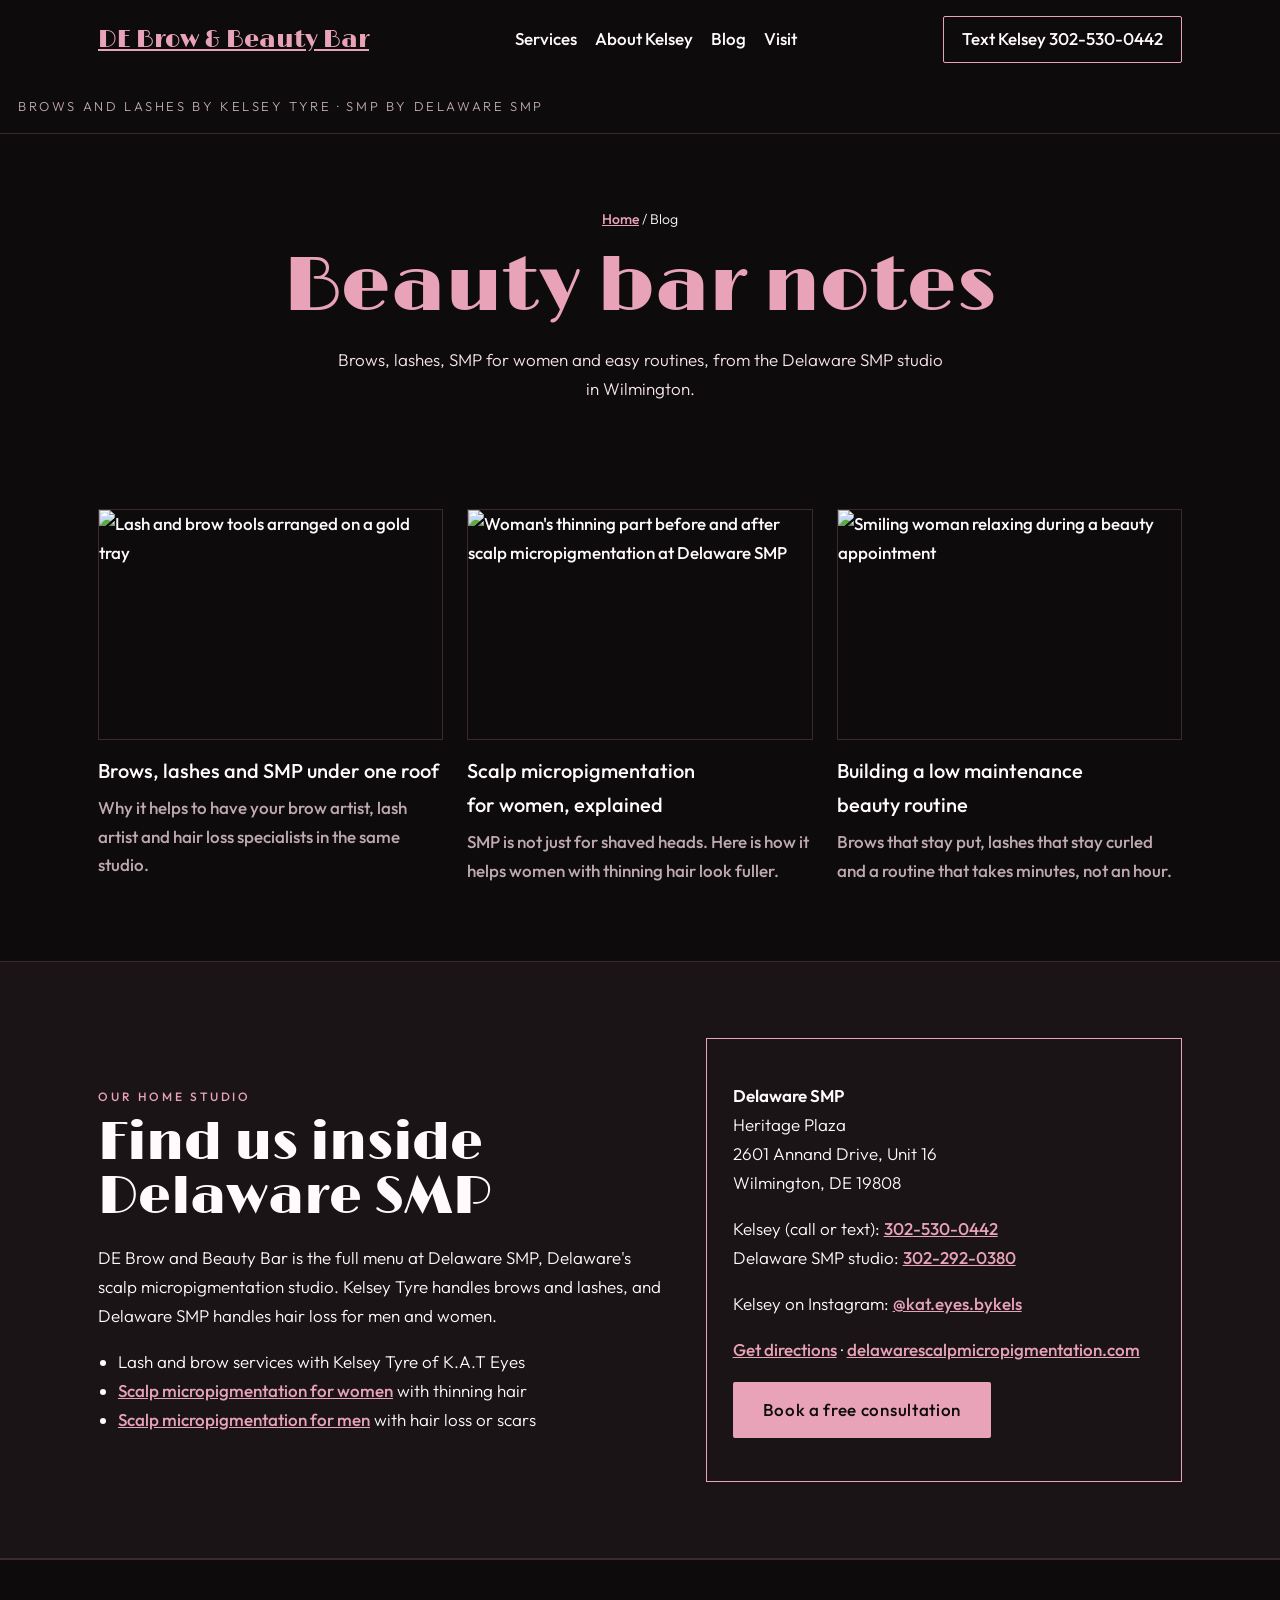
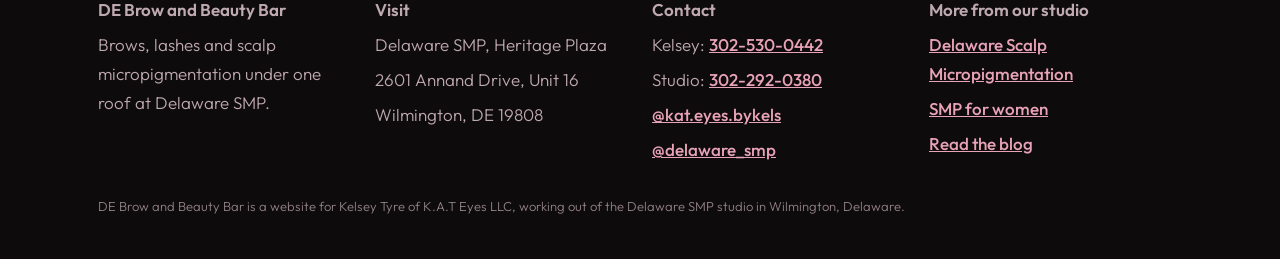
==== blog/index.html @ 2a042b3a "Launch debrowandbeautybar.com site" ====
<!doctype html>
<html lang="en">
<head>
<meta charset="utf-8">
<meta name="viewport" content="width=device-width, initial-scale=1, viewport-fit=cover">
<title>Blog | DE Brow and Beauty Bar</title>
<meta name="description" content="Brows, lashes, SMP for women and easy routines, from the Delaware SMP studio in Wilmington.">
<link rel="canonical" href="https://debrowandbeautybar.com/blog/">
<meta property="og:type" content="website">
<meta property="og:title" content="Blog | DE Brow and Beauty Bar">
<meta property="og:description" content="Brows, lashes, SMP for women and easy routines, from the Delaware SMP studio in Wilmington.">
<meta property="og:url" content="https://debrowandbeautybar.com/blog/">
<meta property="og:image" content="https://images.pexels.com/photos/8558539/pexels-photo-8558539.jpeg?auto=compress&cs=tinysrgb&w=1200">
<link rel="preconnect" href="https://fonts.googleapis.com">
<link rel="preconnect" href="https://fonts.gstatic.com" crossorigin>
<link rel="stylesheet" href="https://fonts.googleapis.com/css2?family=Limelight&family=Outfit:wght@300;500;600&display=swap">
<link rel="stylesheet" href="../style.css">
</head>
<body>
<a class="skip" href="#main">Skip to content</a>
<header class="site-head">
<div class="wrap">
<a class="brand" href="../index.html">DE Brow &amp; Beauty Bar</a>
<nav aria-label="Main">
<a href="../index.html#services">Services</a>
<a href="../index.html#kelsey">About Kelsey</a>
<a href="../blog/index.html">Blog</a>
<a href="../index.html#visit">Visit</a>
</nav>
<a class="head-cta" href="tel:+13025300442">Text Kelsey 302-530-0442</a>
</div>
<p class="tagline wrap">Brows and lashes by Kelsey Tyre · SMP by Delaware SMP</p>
</header>
<main id="main">
<section class="blog-hero"><div class="wrap">
<p class="crumbs"><a href="../index.html">Home</a> / Blog</p>
<h1>Beauty bar notes</h1>
<p class="lead">Brows, lashes, SMP for women and easy routines, from the Delaware SMP studio in Wilmington.</p>
</div></section>
<section class="blog-teaser"><div class="wrap"><div class="post-list"><a class="post-card" href="one-studio-brows-lashes-and-smp.html"><img src="https://images.pexels.com/photos/5128266/pexels-photo-5128266.jpeg?auto=compress&cs=tinysrgb&w=1200" alt="Lash and brow tools arranged on a gold tray" loading="lazy"><h3>Brows, lashes and SMP under one roof</h3><p>Why it helps to have your brow artist, lash artist and hair loss specialists in the same studio.</p></a><a class="post-card" href="scalp-micropigmentation-for-women-explained.html"><img src="https://delawarescalpmicropigmentation.com/wp-content/uploads/2024/12/hair-loss-solution-women-thinning-hair-delaware-smp-joey-dots.jpg-1-scaled.jpg" alt="Woman&#x27;s thinning part before and after scalp micropigmentation at Delaware SMP" loading="lazy"><h3>Scalp micropigmentation for women, explained</h3><p>SMP is not just for shaved heads. Here is how it helps women with thinning hair look fuller.</p></a><a class="post-card" href="building-a-low-maintenance-beauty-routine.html"><img src="https://images.pexels.com/photos/5128274/pexels-photo-5128274.jpeg?auto=compress&cs=tinysrgb&w=1200" alt="Smiling woman relaxing during a beauty appointment" loading="lazy"><h3>Building a low maintenance beauty routine</h3><p>Brows that stay put, lashes that stay curled and a routine that takes minutes, not an hour.</p></a></div></div></section>
<section class="smp-block" id="visit" aria-labelledby="smp-h">
<div class="wrap">
<div>
<p class="eyebrow">Our home studio</p>
<h2 id="smp-h">Find us inside Delaware SMP</h2>
<p>DE Brow and Beauty Bar is the full menu at Delaware SMP, Delaware's scalp micropigmentation studio. Kelsey Tyre handles brows and lashes, and Delaware SMP handles hair loss for men and women.</p>
<ul>
<li>Lash and brow services with Kelsey Tyre of K.A.T Eyes</li>
<li><a href="https://delawarescalpmicropigmentation.com/scalp-micropigmentation-for-women/">Scalp micropigmentation for women</a> with thinning hair</li>
<li><a href="https://delawarescalpmicropigmentation.com/">Scalp micropigmentation for men</a> with hair loss or scars</li>
</ul>
</div>
<div class="smp-card">
<p><strong>Delaware SMP</strong><br>Heritage Plaza<br>2601 Annand Drive, Unit 16<br>Wilmington, DE 19808</p>
<p>Kelsey (call or text): <a href="tel:+13025300442">302-530-0442</a><br>Delaware SMP studio: <a href="tel:+13022920380">302-292-0380</a></p>
<p>Kelsey on Instagram: <a href="https://www.instagram.com/kat.eyes.bykels/">@kat.eyes.bykels</a></p>
<p><a href="https://www.google.com/maps/search/?api=1&query=2601+Annand+Drive+Unit+16+Wilmington+DE+19808">Get directions</a> · <a href="https://delawarescalpmicropigmentation.com/">delawarescalpmicropigmentation.com</a></p>
<p><a class="btn" href="../index.html#book">Book a free consultation</a></p>
</div>
</div>
</section>

</main>
<footer class="site-foot">
<div class="wrap">
<div><p><strong>DE Brow and Beauty Bar</strong></p><p>Brows, lashes and scalp micropigmentation under one roof at Delaware SMP.</p></div>
<div><p><strong>Visit</strong></p><p>Delaware SMP, Heritage Plaza</p><p>2601 Annand Drive, Unit 16</p><p>Wilmington, DE 19808</p></div>
<div><p><strong>Contact</strong></p><p>Kelsey: <a href="tel:+13025300442">302-530-0442</a></p><p>Studio: <a href="tel:+13022920380">302-292-0380</a></p><p><a href="https://www.instagram.com/kat.eyes.bykels/">@kat.eyes.bykels</a></p><p><a href="https://www.instagram.com/delaware_smp/">@delaware_smp</a></p></div>
<div><p><strong>More from our studio</strong></p><p><a href="https://delawarescalpmicropigmentation.com/">Delaware Scalp Micropigmentation</a></p><p><a href="https://delawarescalpmicropigmentation.com/scalp-micropigmentation-for-women/">SMP for women</a></p><p><a href="../blog/index.html">Read the blog</a></p></div>
<p class="legal">DE Brow and Beauty Bar is a website for Kelsey Tyre of K.A.T Eyes LLC, working out of the Delaware SMP studio in Wilmington, Delaware.</p>
</div>
</footer>
</body>
</html>
---- style.css ----
*{box-sizing:border-box}
html{scroll-behavior:smooth}
@media (prefers-reduced-motion:reduce){html{scroll-behavior:auto}}
body{margin:0}
img{max-width:100%;display:block}
a:focus-visible,button:focus-visible,summary:focus-visible{outline:3px solid currentColor;outline-offset:3px}
.wrap{max-width:1120px;margin:0 auto;padding-left:max(18px,env(safe-area-inset-left,0px));padding-right:max(18px,env(safe-area-inset-right,0px))}
.narrow{max-width:760px}
h1,h2,h3{text-wrap:balance}
.skip{position:absolute;left:-999px}.skip:focus{left:12px;top:12px;z-index:9;background:#fff;color:#000;padding:8px}
.site-head .wrap{display:flex;align-items:center;justify-content:space-between;gap:14px;flex-wrap:wrap;padding-block:16px}
.site-head nav{display:flex;gap:18px;flex-wrap:wrap}
.site-head nav a{text-decoration:none}
.instagram-media{margin:0!important;min-width:0!important;width:100%!important;max-width:100%!important}
blockquote.instagram-media{display:flex;align-items:center;justify-content:center;min-height:220px;padding:20px;text-align:center;border-radius:12px}
.smp-block .wrap{display:grid;grid-template-columns:1.2fr 1fr;gap:36px;align-items:center}
.smp-block .wrap>*{min-width:0}
.smp-block ul{margin:0;padding-left:20px}
@media(max-width:760px){.smp-block .wrap{grid-template-columns:1fr}}
.site-foot .wrap{display:grid;grid-template-columns:repeat(auto-fit,minmax(200px,1fr));gap:24px;padding-block:36px}
.site-foot p{margin:0 0 6px}
.site-foot .legal{grid-column:1/-1;font-size:13px;opacity:.75}
.post-list{display:grid;grid-template-columns:repeat(auto-fit,minmax(260px,1fr));gap:24px}
.post-card{display:flex;flex-direction:column;text-decoration:none;color:inherit}
.post-card img{width:100%;aspect-ratio:3/2;object-fit:cover}
.post-card h3{margin:14px 0 6px}
.post-card p{margin:0}
article.post{padding-block:48px 64px}
article.post .lead{font-size:1.15em}
article.post img.cover{width:100%;aspect-ratio:16/8;object-fit:cover;margin:24px 0}
article.post h2{margin-top:1.6em}
.crumbs{font-size:14px;margin-bottom:14px}
.book{scroll-margin-top:90px}
.book-form{display:grid;gap:14px;margin-top:22px}
.book-form .row.two{display:grid;grid-template-columns:1fr 1fr;gap:14px}
.book-form .row.two>div{min-width:0}
@media(max-width:600px){.book-form .row.two{grid-template-columns:1fr}}
.book-form label{display:block;font-size:14px;font-weight:600;margin-bottom:6px}
.book-form input,.book-form select,.book-form textarea{width:100%;font:inherit;font-size:16px;padding:12px 14px;border:1px solid rgba(120,110,120,.45);border-radius:8px;background:#fff;color:#1a1418}
.book-form button{border:0;cursor:pointer;justify-self:start;font:inherit;font-weight:700}
.book-form .fine{font-size:13px;opacity:.75;margin:0}
.hp{position:absolute!important;left:-9999px!important;height:1px;width:1px;opacity:0}

/* Layout: dark beauty bar with a framed service menu board, rose accents, results and studio sections */
:root{--noir:#0e0b0c;--board:#1b1416;--rose:#e8a3b8;--rose2:#c9708c;--blush:#f7e4ea;--white:#fffafb;--muted:#bfa9b0;--line:#3a2a2f;
--display:"Limelight",Georgia,serif;--body:"Outfit",system-ui,sans-serif}
:root{color-scheme:dark}
body{background:var(--noir);color:var(--white);font:300 17px/1.7 var(--body)}
a{color:var(--rose);font-weight:500}
strong{font-weight:600}
.site-head{border-bottom:1px solid var(--line)}
.site-head a{color:var(--white)}
.brand{font:24px var(--display);color:var(--rose)!important}
.head-cta{border:1px solid var(--rose);padding:8px 18px;border-radius:2px;text-decoration:none}
.tagline{margin:0;padding-bottom:12px;font-size:13px;letter-spacing:.2em;text-transform:uppercase;color:var(--muted)}
.eyebrow{font-size:12px;letter-spacing:.24em;text-transform:uppercase;color:var(--rose);margin:0 0 10px;font-weight:500}
h1,h2{font-family:var(--display);font-weight:400;line-height:1.05;margin:0 0 18px;color:var(--white)}
h2{font-size:clamp(32px,5vw,52px)}
h3{font-weight:500;font-size:20px;margin:0 0 6px}
.btn{display:inline-block;background:var(--rose);color:var(--noir);text-decoration:none;padding:14px 30px;border-radius:2px;font-weight:500;letter-spacing:.04em}
.btn.out{background:transparent;color:var(--rose);border:1px solid var(--rose)}
section{padding-block:76px}
.hero{position:relative;padding-block:70px 80px;overflow:hidden}
.hero::before{content:"";position:absolute;inset:0;background:url('https://images.pexels.com/photos/8558539/pexels-photo-8558539.jpeg?auto=compress&cs=tinysrgb&w=1600') center/cover;opacity:.18}
.hero .wrap{position:relative;text-align:center}
.hero img.kel{width:130px;height:130px;object-fit:cover;border-radius:50%;border:2px solid var(--rose);margin:0 auto 22px}
.hero h1{font-size:clamp(44px,9vw,104px);color:var(--rose)}
.hero p{max-width:34em;margin:0 auto;font-size:19px;color:var(--blush)}
.hero .actions{display:flex;gap:12px;flex-wrap:wrap;justify-content:center;margin-top:28px}
.board{background:var(--board);border:1px solid var(--line);outline:1px solid var(--line);outline-offset:8px;padding:40px clamp(18px,5vw,56px);margin-top:10px}
.board h2{text-align:center;color:var(--rose)}
.board .sub{text-align:center;color:var(--muted);letter-spacing:.2em;text-transform:uppercase;font-size:12px;margin:-8px 0 26px}
.cat{margin-top:26px}
.cat h3{font-family:var(--display);font-weight:400;font-size:24px;color:var(--rose);border-bottom:1px solid var(--line);padding-bottom:8px;margin-bottom:6px}
.item{display:grid;grid-template-columns:1fr auto;gap:4px 16px;padding-block:12px;border-bottom:1px dotted var(--line)}
.item>*{min-width:0}
.item b{font-weight:500;font-size:18px}
.item span{color:var(--rose);font-size:13px;letter-spacing:.12em;text-transform:uppercase;align-self:center}
.item p{grid-column:1/-1;margin:0;color:var(--muted)}
.results .grid{display:grid;grid-template-columns:repeat(auto-fit,minmax(260px,1fr));gap:26px}
.results figure{margin:0}
.results img{width:100%;aspect-ratio:1;object-fit:cover;border:1px solid var(--line)}
.results figcaption{color:var(--muted);font-size:15px;margin-top:10px}
.kelsey{background:var(--blush);color:var(--noir)}
.kelsey h2{color:var(--noir)}
.kelsey .eyebrow{color:var(--rose2)}
.kelsey a{color:#9b3f5d}
.kelsey .wrap{display:grid;grid-template-columns:300px 1fr;gap:48px;align-items:center}
.kelsey .wrap>*{min-width:0}
.kelsey img{width:100%;aspect-ratio:4/5;object-fit:cover;border-radius:2px;box-shadow:-14px 14px 0 var(--rose)}
@media(max-width:720px){.kelsey .wrap{grid-template-columns:1fr}.kelsey img{max-width:270px}}
.academy .wrap{display:grid;grid-template-columns:1fr 1fr;gap:44px;align-items:center}
.academy .wrap>*{min-width:0}
.academy img{width:100%;aspect-ratio:4/3;object-fit:cover;border:1px solid var(--line)}
@media(max-width:760px){.academy .wrap{grid-template-columns:1fr}}
.ig-grid{display:grid;grid-template-columns:repeat(auto-fit,minmax(260px,1fr));gap:20px;margin-top:22px}
blockquote.instagram-media{background:var(--board);border:1px solid var(--line)}
.smp-block{background:var(--board);border-block:1px solid var(--line)}
.smp-card{border:1px solid var(--rose);padding:26px}
.teaser-head{display:flex;justify-content:space-between;align-items:baseline;gap:12px;flex-wrap:wrap;margin-bottom:24px}
.post-card img{border:1px solid var(--line)}
.post-card p{color:var(--muted)}
.blog-hero{padding-block:60px 30px;text-align:center}
.blog-hero h1{font-size:clamp(40px,7vw,78px);color:var(--rose)}
.blog-hero .lead{max-width:36em;margin:0 auto;color:var(--blush)}
article.post .lead{color:var(--blush)}
.site-foot{border-top:1px solid var(--line);color:var(--muted)}
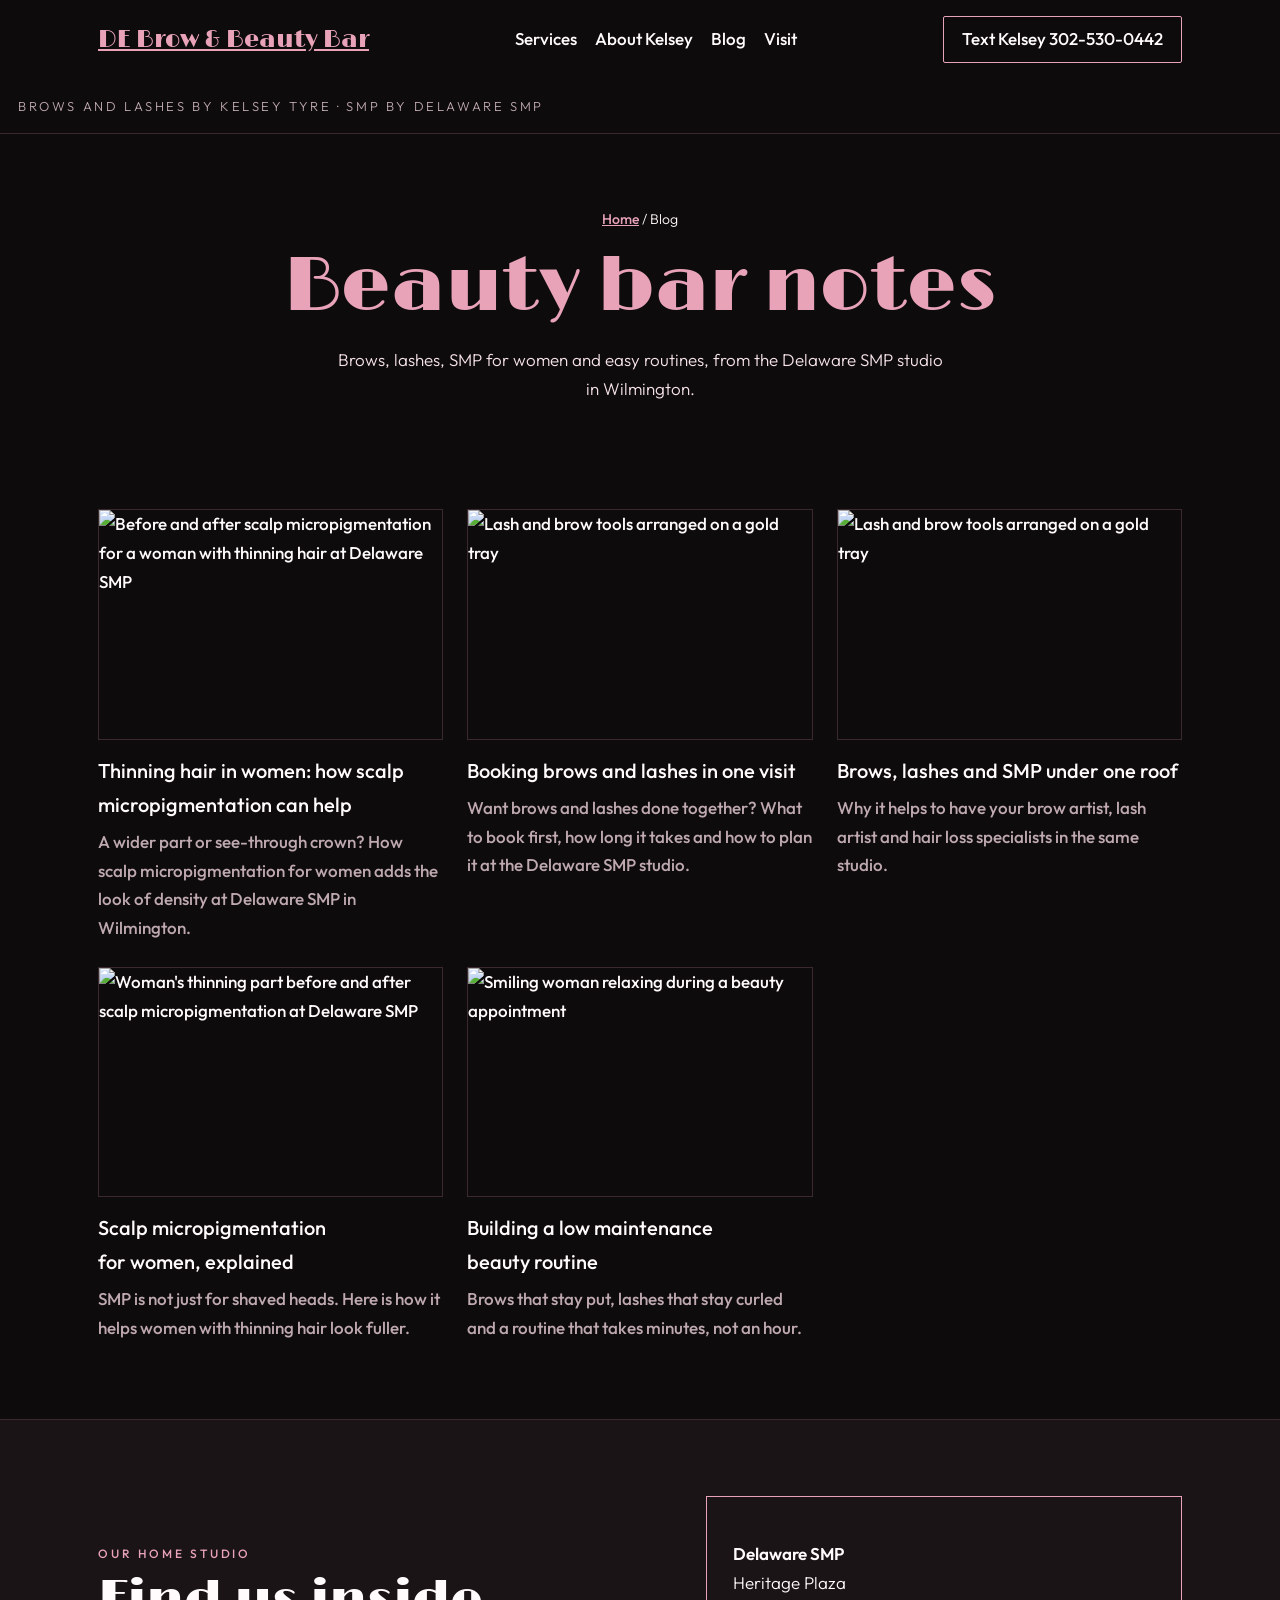
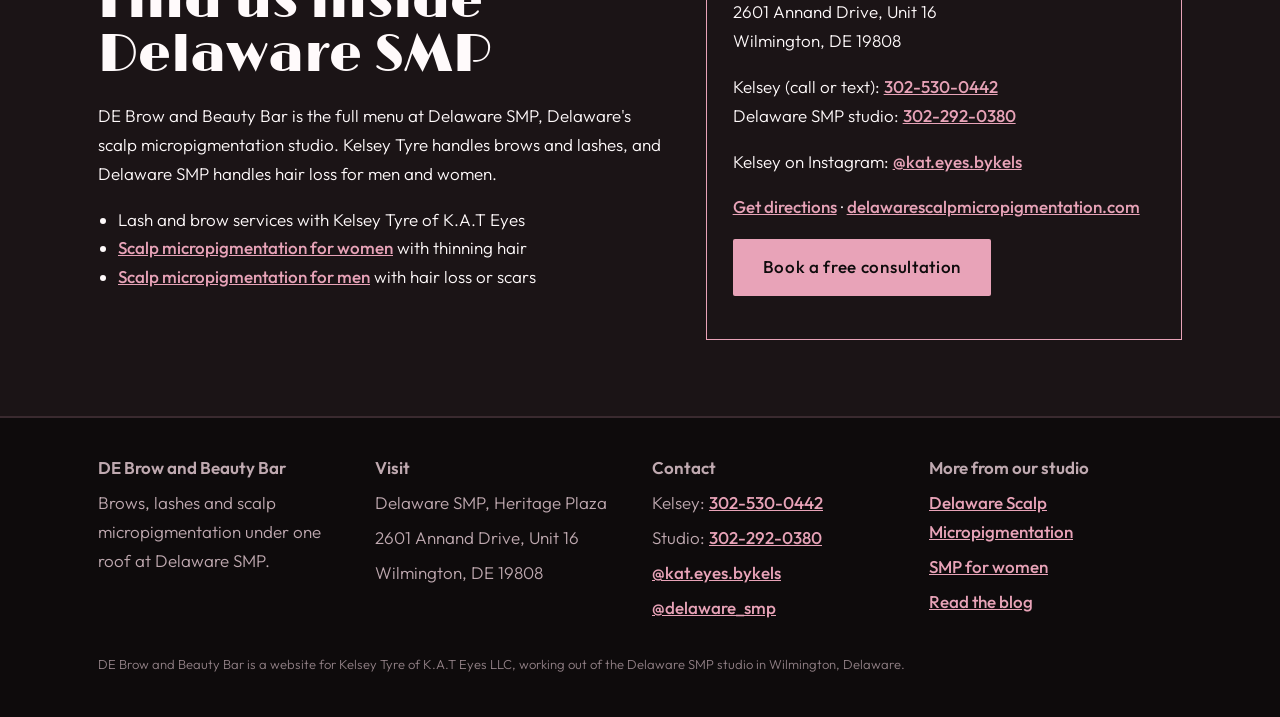
==== commit 148dcafc: "Add 2 new blog posts Co-Authored-By: Claude Opus 5.5 <noreply@anthropic.com> Claude-Session: https:/" ====
--- a/blog/index.html
+++ b/blog/index.html
@@ -37,7 +37,7 @@
 <h1>Beauty bar notes</h1>
 <p class="lead">Brows, lashes, SMP for women and easy routines, from the Delaware SMP studio in Wilmington.</p>
 </div></section>
-<section class="blog-teaser"><div class="wrap"><div class="post-list"><a class="post-card" href="one-studio-brows-lashes-and-smp.html"><img src="https://images.pexels.com/photos/5128266/pexels-photo-5128266.jpeg?auto=compress&cs=tinysrgb&w=1200" alt="Lash and brow tools arranged on a gold tray" loading="lazy"><h3>Brows, lashes and SMP under one roof</h3><p>Why it helps to have your brow artist, lash artist and hair loss specialists in the same studio.</p></a><a class="post-card" href="scalp-micropigmentation-for-women-explained.html"><img src="https://delawarescalpmicropigmentation.com/wp-content/uploads/2024/12/hair-loss-solution-women-thinning-hair-delaware-smp-joey-dots.jpg-1-scaled.jpg" alt="Woman&#x27;s thinning part before and after scalp micropigmentation at Delaware SMP" loading="lazy"><h3>Scalp micropigmentation for women, explained</h3><p>SMP is not just for shaved heads. Here is how it helps women with thinning hair look fuller.</p></a><a class="post-card" href="building-a-low-maintenance-beauty-routine.html"><img src="https://images.pexels.com/photos/5128274/pexels-photo-5128274.jpeg?auto=compress&cs=tinysrgb&w=1200" alt="Smiling woman relaxing during a beauty appointment" loading="lazy"><h3>Building a low maintenance beauty routine</h3><p>Brows that stay put, lashes that stay curled and a routine that takes minutes, not an hour.</p></a></div></div></section>
+<section class="blog-teaser"><div class="wrap"><div class="post-list"><a class="post-card" href="thinning-hair-in-women-scalp-micropigmentation.html"><img src="https://delawarescalpmicropigmentation.com/wp-content/uploads/2024/12/hair-loss-solution-women-thinning-hair-delaware-smp-joey-dots.jpg-1-scaled.jpg" alt="Before and after scalp micropigmentation for a woman with thinning hair at Delaware SMP" loading="lazy"><h3>Thinning hair in women: how scalp micropigmentation can help</h3><p>A wider part or see-through crown? How scalp micropigmentation for women adds the look of density at Delaware SMP in Wilmington.</p></a><a class="post-card" href="brows-and-lashes-in-one-visit.html"><img src="https://images.pexels.com/photos/5128266/pexels-photo-5128266.jpeg?auto=compress&cs=tinysrgb&w=1200" alt="Lash and brow tools arranged on a gold tray" loading="lazy"><h3>Booking brows and lashes in one visit</h3><p>Want brows and lashes done together? What to book first, how long it takes and how to plan it at the Delaware SMP studio.</p></a><a class="post-card" href="one-studio-brows-lashes-and-smp.html"><img src="https://images.pexels.com/photos/5128266/pexels-photo-5128266.jpeg?auto=compress&cs=tinysrgb&w=1200" alt="Lash and brow tools arranged on a gold tray" loading="lazy"><h3>Brows, lashes and SMP under one roof</h3><p>Why it helps to have your brow artist, lash artist and hair loss specialists in the same studio.</p></a><a class="post-card" href="scalp-micropigmentation-for-women-explained.html"><img src="https://delawarescalpmicropigmentation.com/wp-content/uploads/2024/12/hair-loss-solution-women-thinning-hair-delaware-smp-joey-dots.jpg-1-scaled.jpg" alt="Woman&#x27;s thinning part before and after scalp micropigmentation at Delaware SMP" loading="lazy"><h3>Scalp micropigmentation for women, explained</h3><p>SMP is not just for shaved heads. Here is how it helps women with thinning hair look fuller.</p></a><a class="post-card" href="building-a-low-maintenance-beauty-routine.html"><img src="https://images.pexels.com/photos/5128274/pexels-photo-5128274.jpeg?auto=compress&cs=tinysrgb&w=1200" alt="Smiling woman relaxing during a beauty appointment" loading="lazy"><h3>Building a low maintenance beauty routine</h3><p>Brows that stay put, lashes that stay curled and a routine that takes minutes, not an hour.</p></a></div></div></section>
 <section class="smp-block" id="visit" aria-labelledby="smp-h">
 <div class="wrap">
 <div>
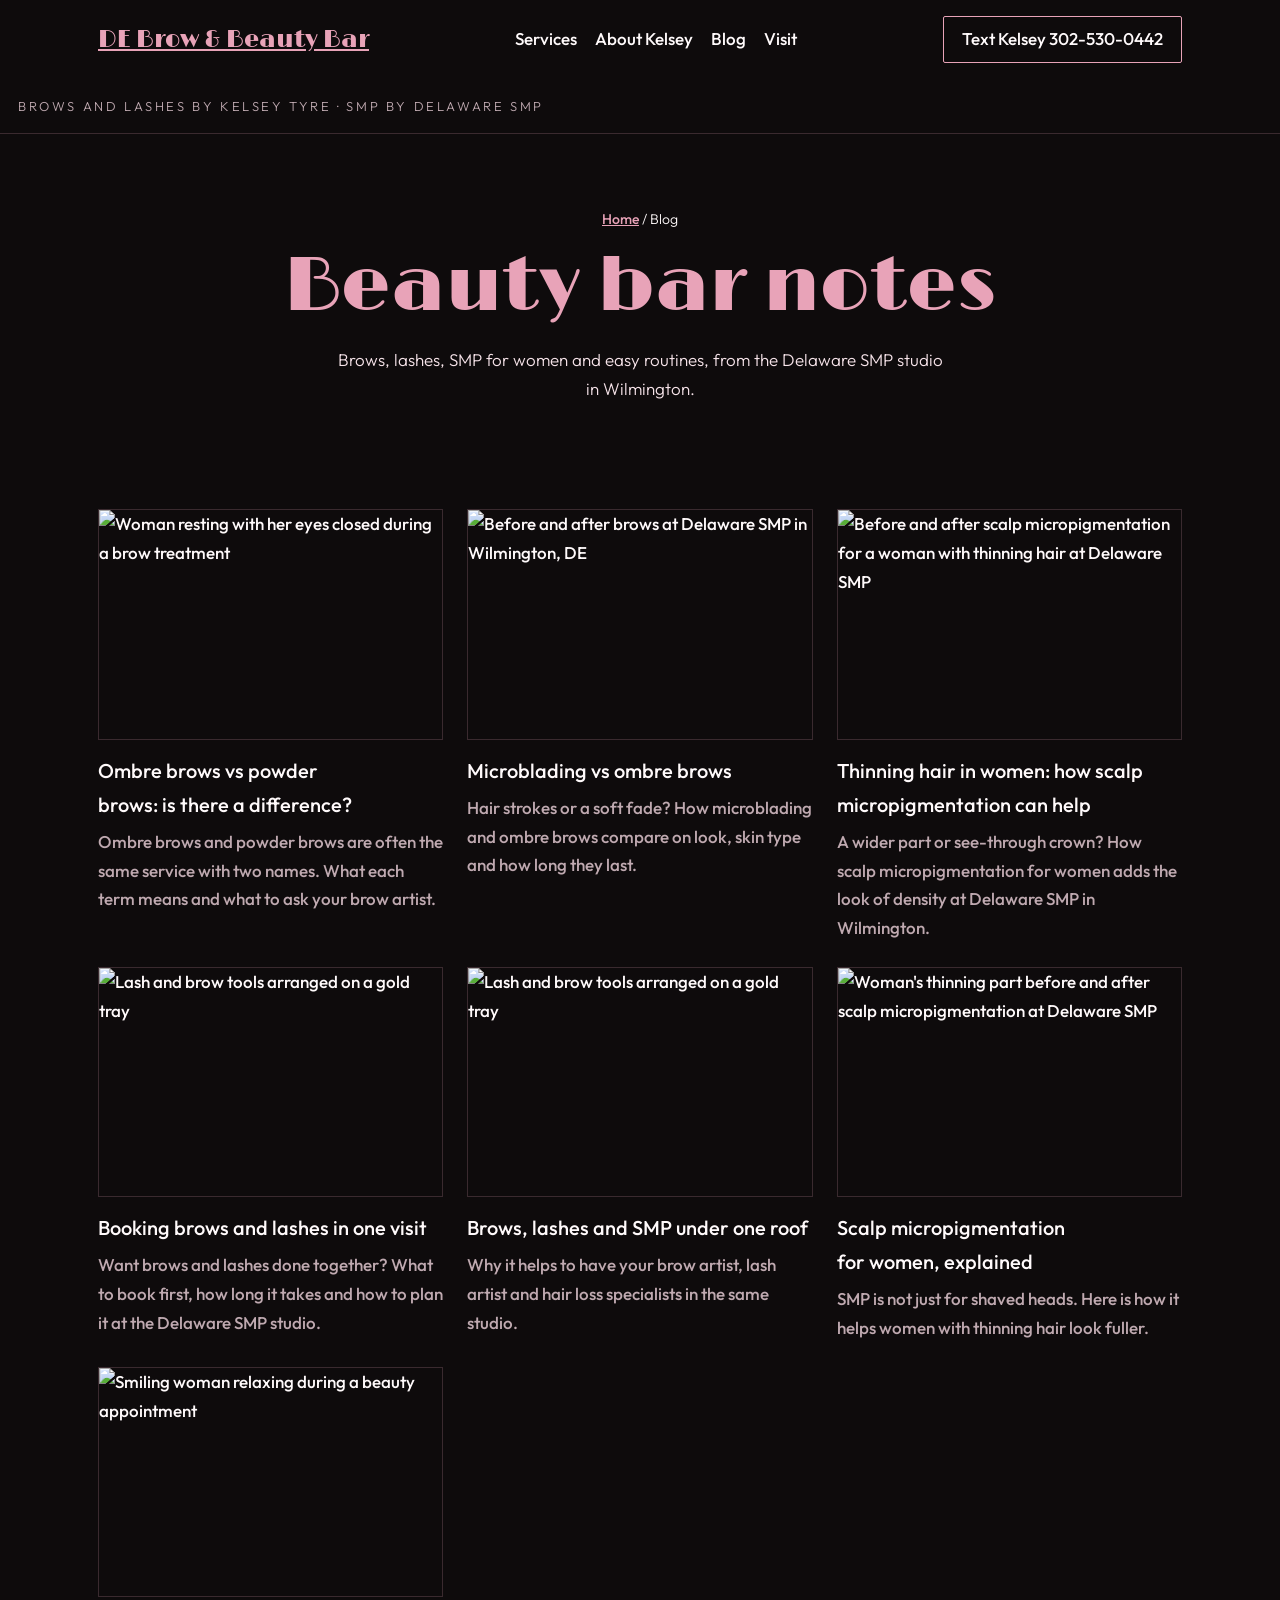
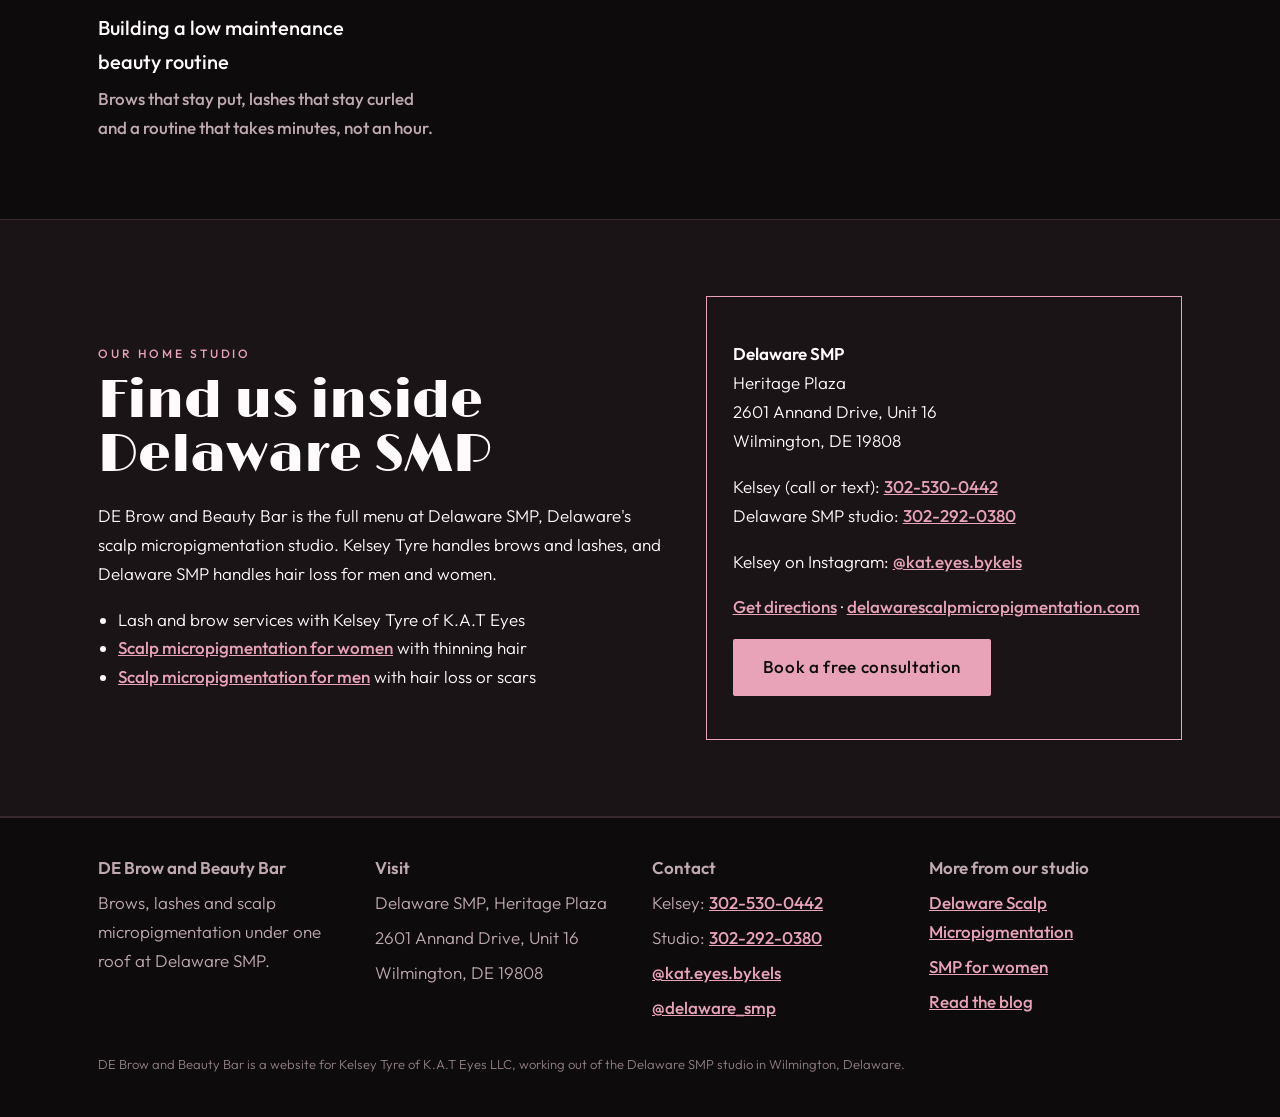
==== commit 2899ab81: "Add brow comparison blog posts Co-Authored-By: Claude Opus 5.5 <noreply@anthropic.com> Claude-Sessio" ====
--- a/blog/index.html
+++ b/blog/index.html
@@ -37,7 +37,7 @@
 <h1>Beauty bar notes</h1>
 <p class="lead">Brows, lashes, SMP for women and easy routines, from the Delaware SMP studio in Wilmington.</p>
 </div></section>
-<section class="blog-teaser"><div class="wrap"><div class="post-list"><a class="post-card" href="thinning-hair-in-women-scalp-micropigmentation.html"><img src="https://delawarescalpmicropigmentation.com/wp-content/uploads/2024/12/hair-loss-solution-women-thinning-hair-delaware-smp-joey-dots.jpg-1-scaled.jpg" alt="Before and after scalp micropigmentation for a woman with thinning hair at Delaware SMP" loading="lazy"><h3>Thinning hair in women: how scalp micropigmentation can help</h3><p>A wider part or see-through crown? How scalp micropigmentation for women adds the look of density at Delaware SMP in Wilmington.</p></a><a class="post-card" href="brows-and-lashes-in-one-visit.html"><img src="https://images.pexels.com/photos/5128266/pexels-photo-5128266.jpeg?auto=compress&cs=tinysrgb&w=1200" alt="Lash and brow tools arranged on a gold tray" loading="lazy"><h3>Booking brows and lashes in one visit</h3><p>Want brows and lashes done together? What to book first, how long it takes and how to plan it at the Delaware SMP studio.</p></a><a class="post-card" href="one-studio-brows-lashes-and-smp.html"><img src="https://images.pexels.com/photos/5128266/pexels-photo-5128266.jpeg?auto=compress&cs=tinysrgb&w=1200" alt="Lash and brow tools arranged on a gold tray" loading="lazy"><h3>Brows, lashes and SMP under one roof</h3><p>Why it helps to have your brow artist, lash artist and hair loss specialists in the same studio.</p></a><a class="post-card" href="scalp-micropigmentation-for-women-explained.html"><img src="https://delawarescalpmicropigmentation.com/wp-content/uploads/2024/12/hair-loss-solution-women-thinning-hair-delaware-smp-joey-dots.jpg-1-scaled.jpg" alt="Woman&#x27;s thinning part before and after scalp micropigmentation at Delaware SMP" loading="lazy"><h3>Scalp micropigmentation for women, explained</h3><p>SMP is not just for shaved heads. Here is how it helps women with thinning hair look fuller.</p></a><a class="post-card" href="building-a-low-maintenance-beauty-routine.html"><img src="https://images.pexels.com/photos/5128274/pexels-photo-5128274.jpeg?auto=compress&cs=tinysrgb&w=1200" alt="Smiling woman relaxing during a beauty appointment" loading="lazy"><h3>Building a low maintenance beauty routine</h3><p>Brows that stay put, lashes that stay curled and a routine that takes minutes, not an hour.</p></a></div></div></section>
+<section class="blog-teaser"><div class="wrap"><div class="post-list"><a class="post-card" href="ombre-brows-vs-powder-brows.html"><img src="https://images.pexels.com/photos/5178001/pexels-photo-5178001.jpeg?auto=compress&cs=tinysrgb&w=1200" alt="Woman resting with her eyes closed during a brow treatment" loading="lazy"><h3>Ombre brows vs powder brows: is there a difference?</h3><p>Ombre brows and powder brows are often the same service with two names. What each term means and what to ask your brow artist.</p></a><a class="post-card" href="microblading-vs-ombre-brows.html"><img src="https://delawarescalpmicropigmentation.com/wp-content/uploads/2021/08/Microblading.png" alt="Before and after brows at Delaware SMP in Wilmington, DE" loading="lazy"><h3>Microblading vs ombre brows</h3><p>Hair strokes or a soft fade? How microblading and ombre brows compare on look, skin type and how long they last.</p></a><a class="post-card" href="thinning-hair-in-women-scalp-micropigmentation.html"><img src="https://delawarescalpmicropigmentation.com/wp-content/uploads/2024/12/hair-loss-solution-women-thinning-hair-delaware-smp-joey-dots.jpg-1-scaled.jpg" alt="Before and after scalp micropigmentation for a woman with thinning hair at Delaware SMP" loading="lazy"><h3>Thinning hair in women: how scalp micropigmentation can help</h3><p>A wider part or see-through crown? How scalp micropigmentation for women adds the look of density at Delaware SMP in Wilmington.</p></a><a class="post-card" href="brows-and-lashes-in-one-visit.html"><img src="https://images.pexels.com/photos/5128266/pexels-photo-5128266.jpeg?auto=compress&cs=tinysrgb&w=1200" alt="Lash and brow tools arranged on a gold tray" loading="lazy"><h3>Booking brows and lashes in one visit</h3><p>Want brows and lashes done together? What to book first, how long it takes and how to plan it at the Delaware SMP studio.</p></a><a class="post-card" href="one-studio-brows-lashes-and-smp.html"><img src="https://images.pexels.com/photos/5128266/pexels-photo-5128266.jpeg?auto=compress&cs=tinysrgb&w=1200" alt="Lash and brow tools arranged on a gold tray" loading="lazy"><h3>Brows, lashes and SMP under one roof</h3><p>Why it helps to have your brow artist, lash artist and hair loss specialists in the same studio.</p></a><a class="post-card" href="scalp-micropigmentation-for-women-explained.html"><img src="https://delawarescalpmicropigmentation.com/wp-content/uploads/2024/12/hair-loss-solution-women-thinning-hair-delaware-smp-joey-dots.jpg-1-scaled.jpg" alt="Woman&#x27;s thinning part before and after scalp micropigmentation at Delaware SMP" loading="lazy"><h3>Scalp micropigmentation for women, explained</h3><p>SMP is not just for shaved heads. Here is how it helps women with thinning hair look fuller.</p></a><a class="post-card" href="building-a-low-maintenance-beauty-routine.html"><img src="https://images.pexels.com/photos/5128274/pexels-photo-5128274.jpeg?auto=compress&cs=tinysrgb&w=1200" alt="Smiling woman relaxing during a beauty appointment" loading="lazy"><h3>Building a low maintenance beauty routine</h3><p>Brows that stay put, lashes that stay curled and a routine that takes minutes, not an hour.</p></a></div></div></section>
 <section class="smp-block" id="visit" aria-labelledby="smp-h">
 <div class="wrap">
 <div>
